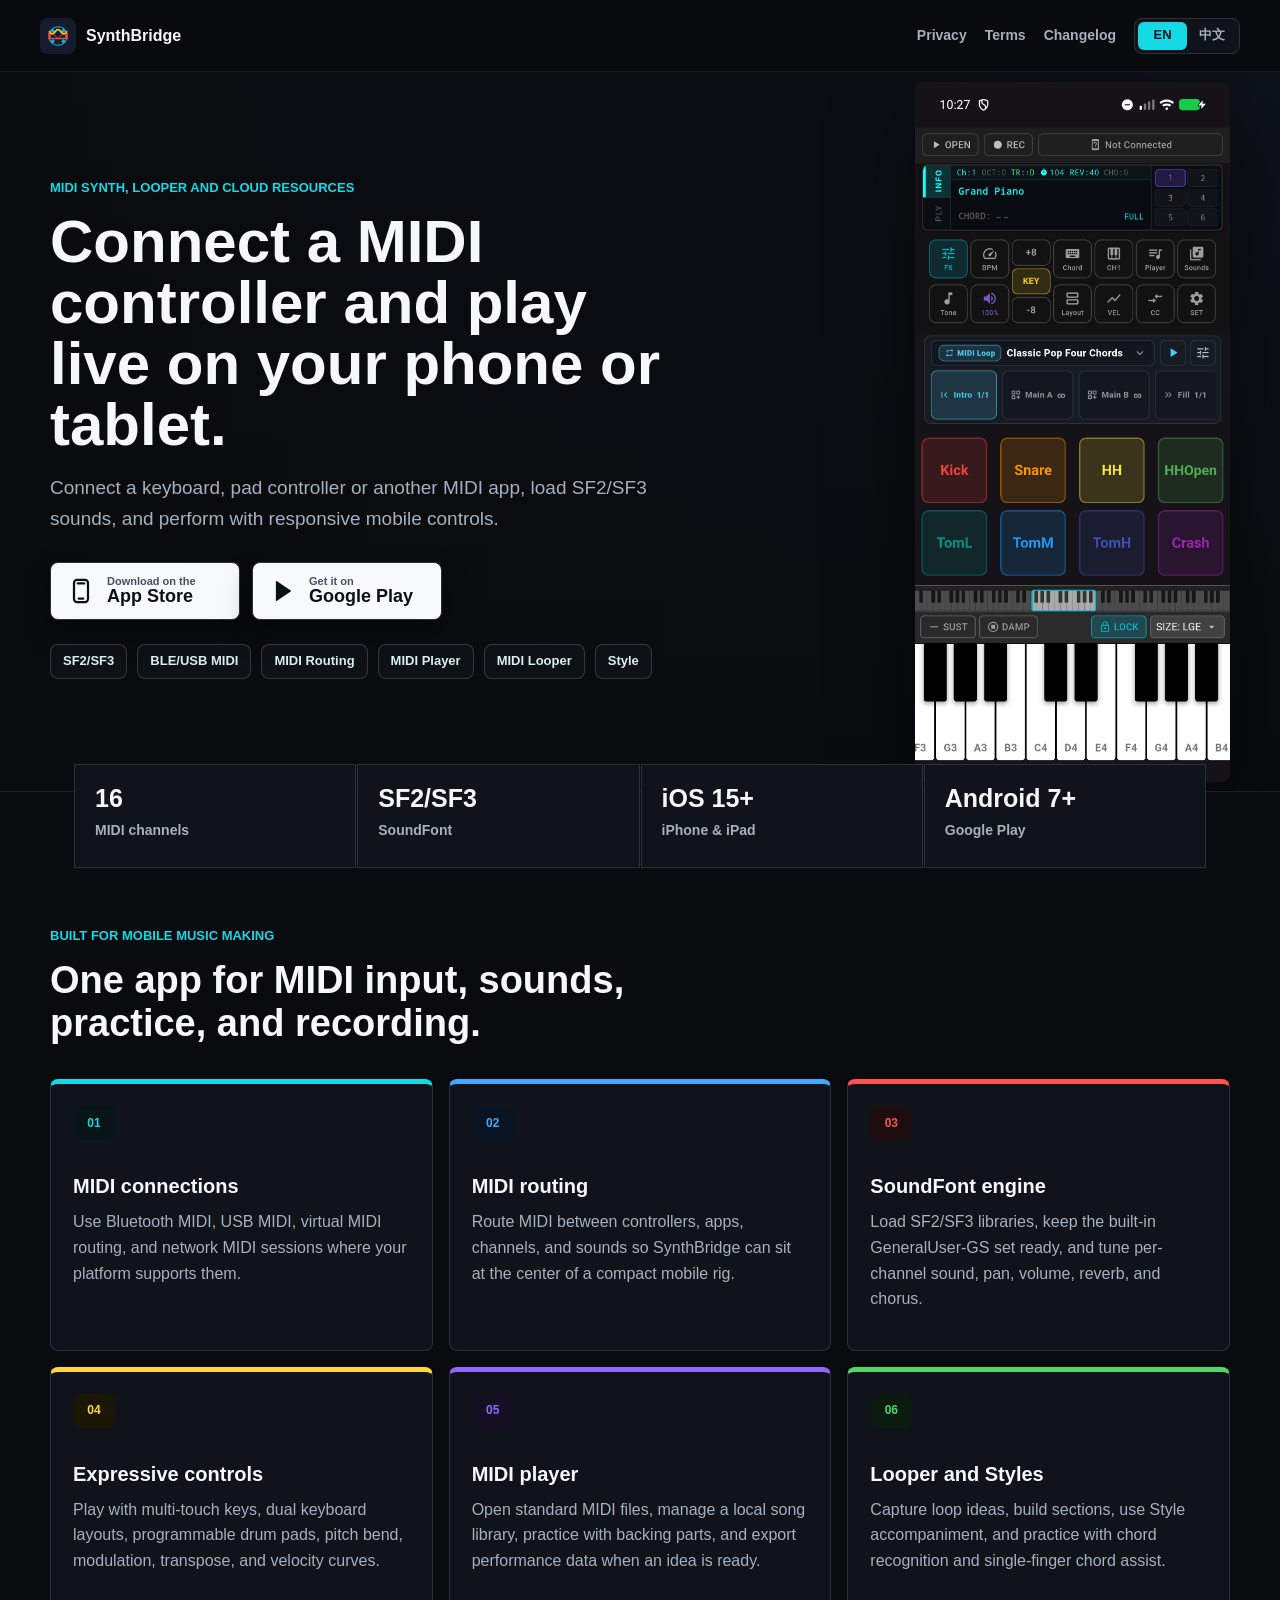
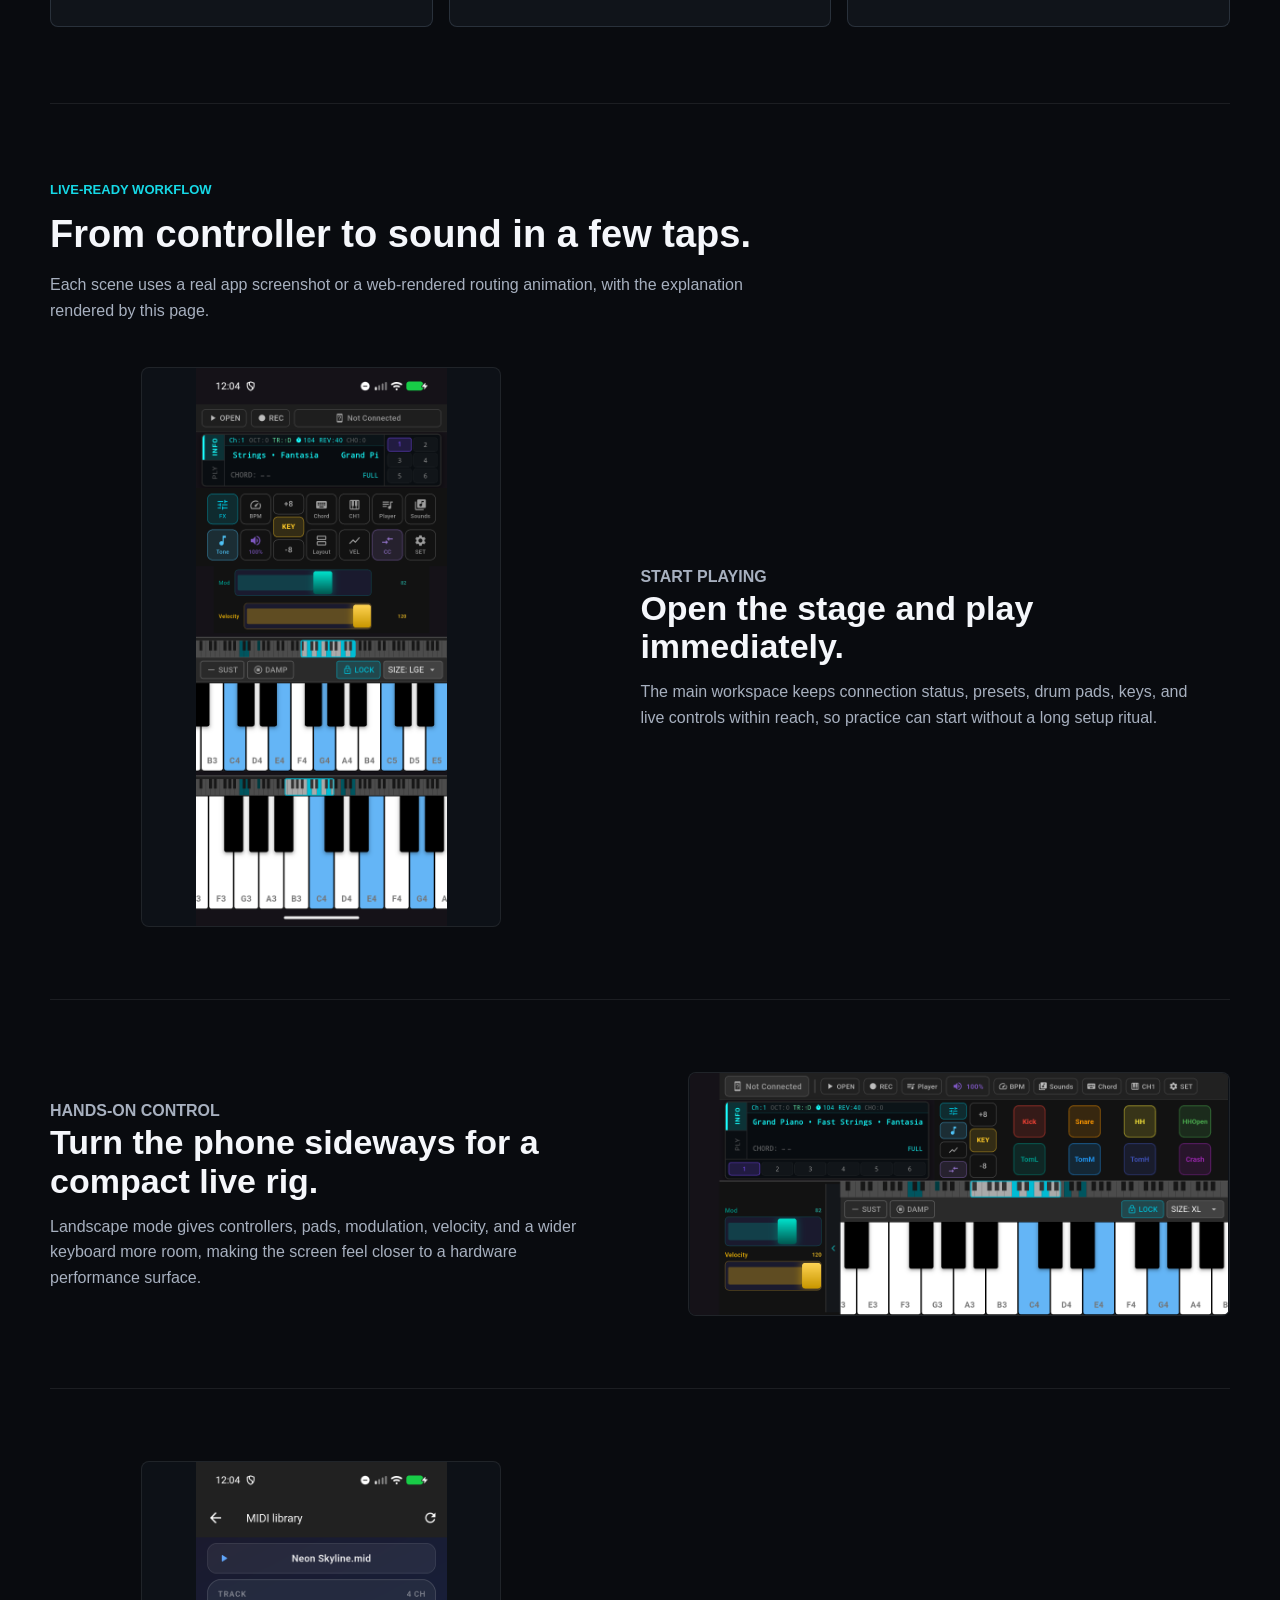
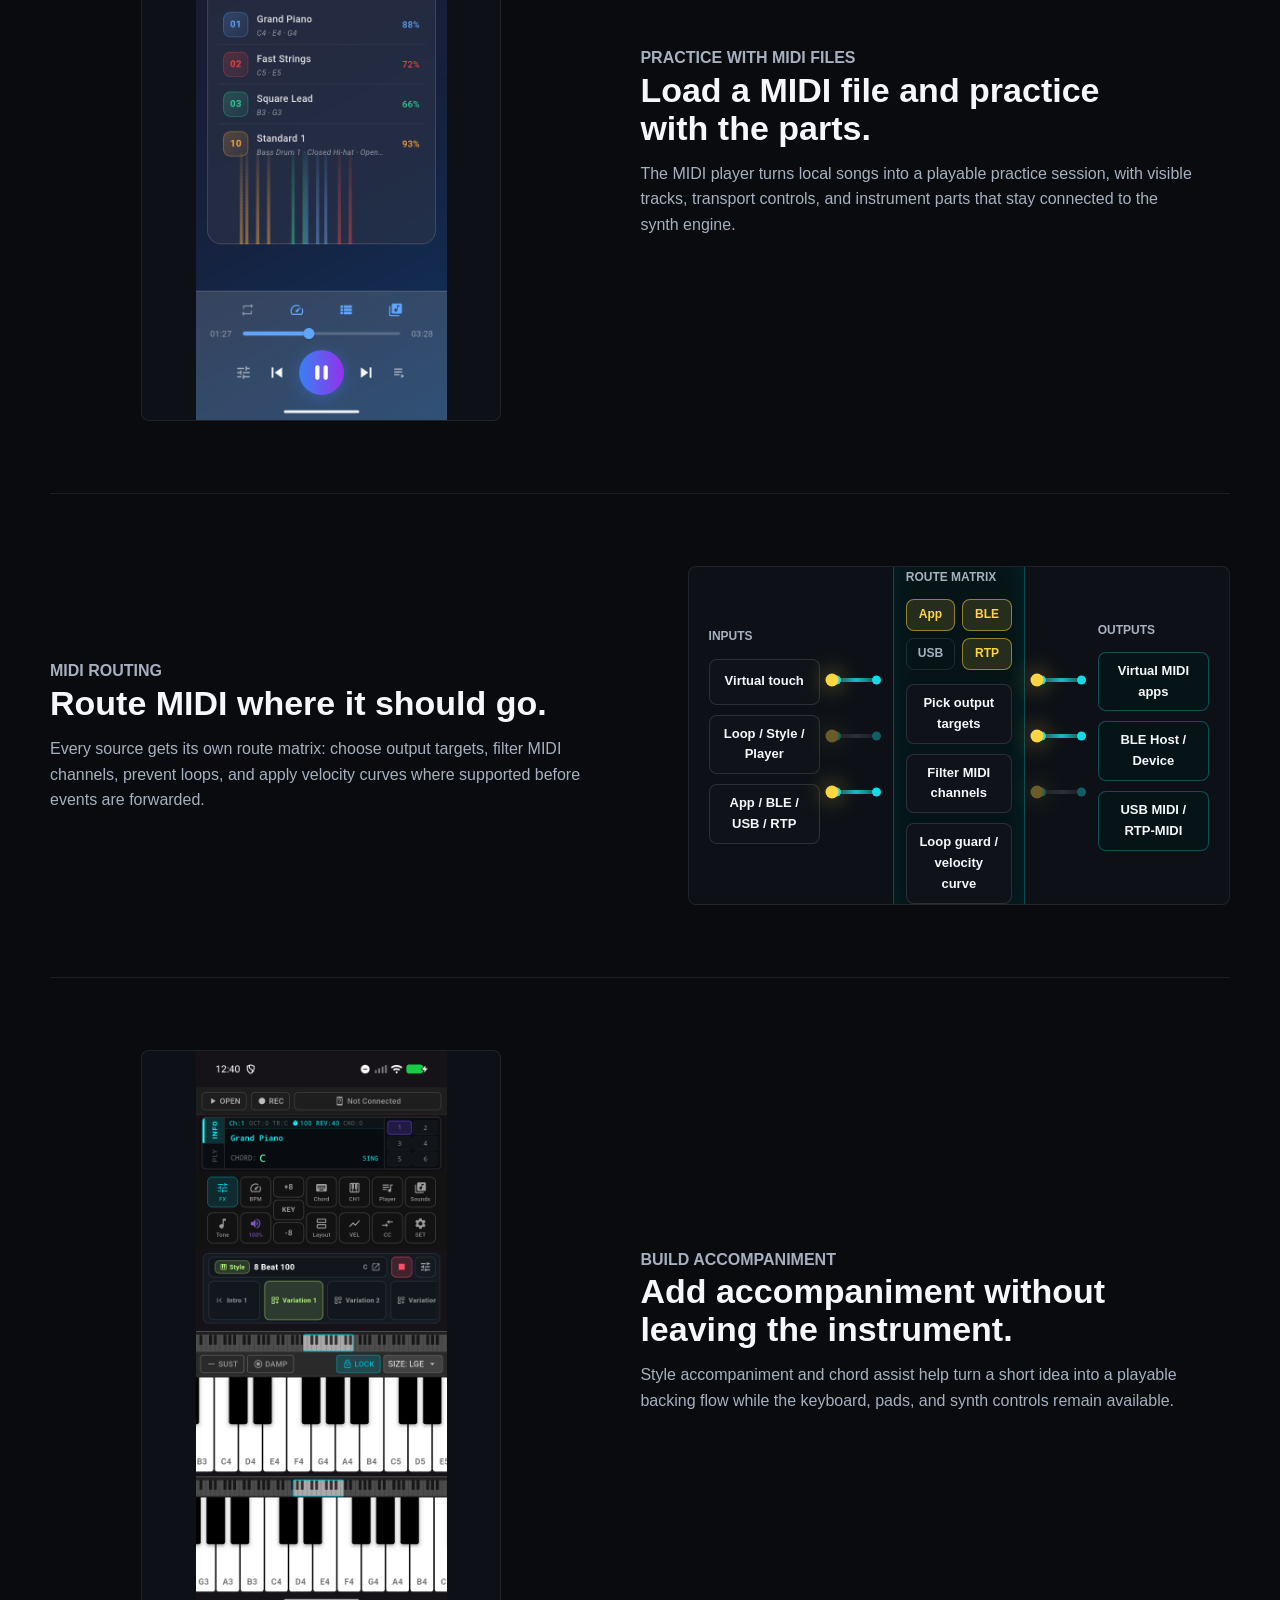
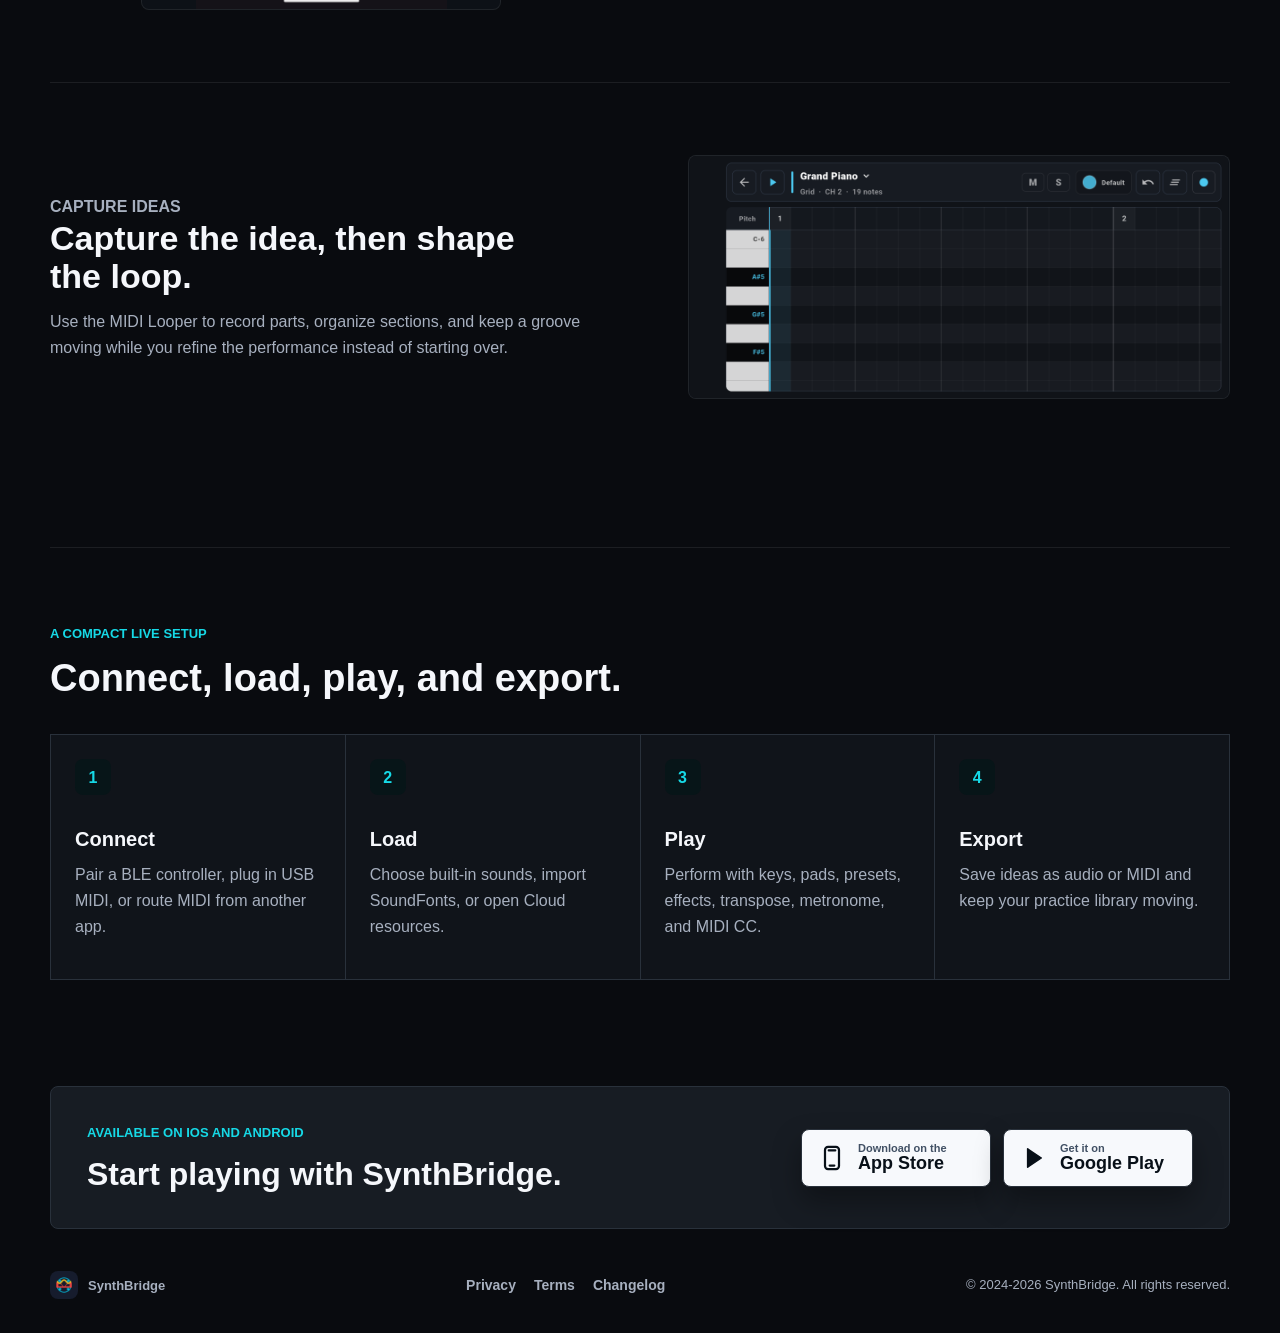
==== docs/app/index.html @ 0dd94161 "添加 SynthBridge 应用宣传页 Changes: - 新增 docs/app 静态宣传站，支持中英文自动识别与手动切换 - 增加 App Store / Google Play 入口、原始截" ====
<!DOCTYPE html>
<html lang="en">
<head>
  <meta charset="UTF-8">
  <meta name="viewport" content="width=device-width, initial-scale=1.0">
  <meta name="theme-color" content="#090b0f">
  <meta name="description" content="Connect a MIDI controller and play live on your phone or tablet with SynthBridge, a mobile MIDI synth, router, SoundFont player, looper, and practice workstation.">
  <meta property="og:title" content="SynthBridge - MIDI Synthesizer">
  <meta property="og:description" content="MIDI synth, SoundFont player, looper, and Cloud resources for mobile musicians.">
  <meta property="og:image" content="assets/hero-main-intro.png">
  <meta property="og:type" content="website">
  <title>SynthBridge - MIDI Synthesizer</title>
  <link rel="icon" href="assets/app-icon.png">
  <link rel="stylesheet" href="styles.css">
</head>
<body data-lang="en">
  <header class="topbar" aria-label="Primary navigation">
    <a class="brand" href="../index.html" data-href-en="../index.html" data-href-zh="../index-zh.html" aria-label="SynthBridge">
      <img src="assets/app-icon.png" alt="" width="36" height="36">
      <span>SynthBridge</span>
    </a>

    <nav class="nav-actions" aria-label="Site links">
      <a href="../privacy.html" data-href-en="../privacy.html" data-href-zh="../privacy-zh.html" data-i18n="navPrivacy">Privacy</a>
      <a href="../terms.html" data-href-en="../terms.html" data-href-zh="../terms-zh.html" data-i18n="navTerms">Terms</a>
      <a href="../changelog.html" data-href-en="../changelog.html" data-href-zh="../changelog-zh.html" data-i18n="navChangelog">Changelog</a>
      <div class="language-switch" role="group" aria-label="Language">
        <button type="button" data-lang-option="en" aria-pressed="true">EN</button>
        <button type="button" data-lang-option="zh" aria-pressed="false">中文</button>
      </div>
    </nav>
  </header>

  <main>
    <section class="hero" aria-labelledby="hero-title">
      <div class="hero-content">
        <p class="eyebrow" data-i18n="eyebrow">MIDI synth, looper and Cloud resources</p>
        <h1 id="hero-title" data-i18n="heroTitle">Connect a MIDI controller and play live on your phone or tablet.</h1>
        <p class="hero-lead" data-i18n="heroLead">Connect a keyboard, pad controller or another MIDI app, load SF2/SF3 sounds, and perform with responsive mobile controls.</p>

        <div class="store-row" aria-label="Store links">
          <a class="store-button store-button-ios" href="https://itunes.apple.com/app/id6778690596?mt=8" target="_blank" rel="noopener" data-app-store-link data-i18n-aria="appStoreAria">
            <svg viewBox="0 0 24 24" aria-hidden="true">
              <rect x="6" y="2.5" width="12" height="19" rx="2.6"></rect>
              <path d="M10 18.5h4"></path>
              <path d="M9.2 5.5h5.6"></path>
            </svg>
            <span>
              <small data-i18n="appStoreLine">Download on the</small>
              <strong>App Store</strong>
            </span>
          </a>
          <a class="store-button store-button-play" href="https://play.google.com/store/apps/details?id=com.midi.synth.bridge" target="_blank" rel="noopener" data-i18n-aria="playStoreAria">
            <svg viewBox="0 0 24 24" aria-hidden="true">
              <path d="M6.5 4.2v15.6l11.8-7.8z"></path>
              <path d="M6.5 4.2l7.2 7.8"></path>
              <path d="M6.5 19.8l7.2-7.8"></path>
            </svg>
            <span>
              <small data-i18n="playStoreLine">Get it on</small>
              <strong>Google Play</strong>
            </span>
          </a>
        </div>

        <div class="hero-tags" aria-label="Highlights">
          <span>SF2/SF3</span>
          <span>BLE/USB MIDI</span>
          <span>MIDI Routing</span>
          <span>MIDI Player</span>
          <span>MIDI Looper</span>
          <span>Style</span>
        </div>
      </div>
      <div class="hero-visual" aria-hidden="true">
        <img src="assets/hero-main-intro.png" alt="">
      </div>
    </section>

    <section class="proof-strip" aria-label="Compatibility highlights">
      <div>
        <strong>16</strong>
        <span data-i18n="proofChannels">MIDI channels</span>
      </div>
      <div>
        <strong>SF2/SF3</strong>
        <span>SoundFont</span>
      </div>
      <div>
        <strong>iOS 15+</strong>
        <span>iPhone & iPad</span>
      </div>
      <div>
        <strong>Android 7+</strong>
        <span>Google Play</span>
      </div>
    </section>

    <section class="section section-intro" id="features">
      <div class="section-heading">
        <p class="eyebrow" data-i18n="featuresEyebrow">Built for mobile music making</p>
        <h2 data-i18n="featuresTitle">One app for MIDI input, sounds, practice, and recording.</h2>
      </div>

      <div class="feature-grid">
        <article class="feature-card accent-cyan">
          <span class="feature-icon" aria-hidden="true">01</span>
          <h3 data-i18n="featureMidiTitle">MIDI connections</h3>
          <p data-i18n="featureMidiBody">Use Bluetooth MIDI, USB MIDI, virtual MIDI routing, and network MIDI sessions where your platform supports them.</p>
        </article>
        <article class="feature-card accent-blue">
          <span class="feature-icon" aria-hidden="true">02</span>
          <h3 data-i18n="featureRouteTitle">MIDI routing</h3>
          <p data-i18n="featureRouteBody">Route MIDI between controllers, apps, channels, and sounds so SynthBridge can sit at the center of a compact mobile rig.</p>
        </article>
        <article class="feature-card accent-red">
          <span class="feature-icon" aria-hidden="true">03</span>
          <h3 data-i18n="featureSoundTitle">SoundFont engine</h3>
          <p data-i18n="featureSoundBody">Load SF2/SF3 libraries, keep the built-in GeneralUser-GS set ready, and tune per-channel sound, pan, volume, reverb, and chorus.</p>
        </article>
        <article class="feature-card accent-yellow">
          <span class="feature-icon" aria-hidden="true">04</span>
          <h3 data-i18n="featurePlayTitle">Expressive controls</h3>
          <p data-i18n="featurePlayBody">Play with multi-touch keys, dual keyboard layouts, programmable drum pads, pitch bend, modulation, transpose, and velocity curves.</p>
        </article>
        <article class="feature-card accent-violet">
          <span class="feature-icon" aria-hidden="true">05</span>
          <h3 data-i18n="featurePlayerTitle">MIDI player</h3>
          <p data-i18n="featurePlayerBody">Open standard MIDI files, manage a local song library, practice with backing parts, and export performance data when an idea is ready.</p>
        </article>
        <article class="feature-card accent-green">
          <span class="feature-icon" aria-hidden="true">06</span>
          <h3 data-i18n="featureLoopTitle">Looper and Styles</h3>
          <p data-i18n="featureLoopBody">Capture loop ideas, build sections, use Style accompaniment, and practice with chord recognition and single-finger chord assist.</p>
        </article>
      </div>
    </section>

    <section class="section screenshots" aria-labelledby="screenshots-title">
      <div class="section-heading">
        <p class="eyebrow" data-i18n="screenshotsEyebrow">Live-ready workflow</p>
        <h2 id="screenshots-title" data-i18n="screenshotsTitle">From controller to sound in a few taps.</h2>
        <p data-i18n="screenshotsBody">Each scene uses a real app screenshot or a web-rendered routing animation, with the explanation rendered by this page.</p>
      </div>
      <div class="story-list">
        <article class="story-card">
          <div class="story-media story-media-phone">
            <img src="assets/screenshot-main-stage.png" alt="SynthBridge main performance screen" loading="lazy">
          </div>
          <div class="story-copy">
            <p class="eyebrow story-eyebrow" data-i18n="storyMainEyebrow">Start playing</p>
            <h3 data-i18n="storyMainTitle">Open the stage and play immediately.</h3>
            <p data-i18n="storyMainBody">The main workspace keeps connection status, presets, drum pads, keys, and live controls within reach, so practice can start without a long setup ritual.</p>
          </div>
        </article>

        <article class="story-card story-card-reverse">
          <div class="story-media story-media-wide">
            <img src="assets/screenshot-landscape.png" alt="SynthBridge landscape performance controls" loading="lazy">
          </div>
          <div class="story-copy">
            <p class="eyebrow story-eyebrow" data-i18n="storyLandscapeEyebrow">Hands-on control</p>
            <h3 data-i18n="storyLandscapeTitle">Turn the phone sideways for a compact live rig.</h3>
            <p data-i18n="storyLandscapeBody">Landscape mode gives controllers, pads, modulation, velocity, and a wider keyboard more room, making the screen feel closer to a hardware performance surface.</p>
          </div>
        </article>

        <article class="story-card">
          <div class="story-media story-media-phone">
            <img src="assets/screenshot-midi-player.png" alt="SynthBridge MIDI player and song library" loading="lazy">
          </div>
          <div class="story-copy">
            <p class="eyebrow story-eyebrow" data-i18n="storyPlayerEyebrow">Practice with MIDI files</p>
            <h3 data-i18n="storyPlayerTitle">Load a MIDI file and practice with the parts.</h3>
            <p data-i18n="storyPlayerBody">The MIDI player turns local songs into a playable practice session, with visible tracks, transport controls, and instrument parts that stay connected to the synth engine.</p>
          </div>
        </article>

        <article class="story-card story-card-reverse">
          <div class="story-media route-media" role="img" data-i18n-aria="routeDiagramAria" aria-label="Animated MIDI routing diagram">
            <div class="route-diagram">
              <div class="route-column route-inputs">
                <h4 data-i18n="routeHeadIn">Inputs</h4>
                <span data-i18n="routeSourceTouch">Virtual touch</span>
                <span data-i18n="routeSourcePlayers">Loop / Style / Player</span>
                <span data-i18n="routeSourceExternal">App / BLE / USB / RTP</span>
              </div>
              <div class="route-flow-stack" aria-hidden="true">
                <span class="route-flow-line"><i></i></span>
                <span class="route-flow-line route-flow-muted"><i></i></span>
                <span class="route-flow-line"><i></i></span>
              </div>
              <div class="route-column route-matrix">
                <h4 data-i18n="routeHeadHub">Route matrix</h4>
                <div class="matrix-cells">
                  <span class="matrix-cell is-on">App</span>
                  <span class="matrix-cell is-on">BLE</span>
                  <span class="matrix-cell">USB</span>
                  <span class="matrix-cell is-on">RTP</span>
                </div>
                <span data-i18n="routeRuleTargets">Pick output targets</span>
                <span data-i18n="routeRuleChannels">Filter MIDI channels</span>
                <span data-i18n="routeRuleGuard">Loop guard / velocity curve</span>
              </div>
              <div class="route-flow-stack route-flow-out" aria-hidden="true">
                <span class="route-flow-line"><i></i></span>
                <span class="route-flow-line"><i></i></span>
                <span class="route-flow-line route-flow-muted"><i></i></span>
              </div>
              <div class="route-column route-outputs">
                <h4 data-i18n="routeHeadOut">Outputs</h4>
                <span data-i18n="routeTargetApp">Virtual MIDI apps</span>
                <span data-i18n="routeTargetBle">BLE Host / Device</span>
                <span data-i18n="routeTargetUsbRtp">USB MIDI / RTP-MIDI</span>
              </div>
            </div>
          </div>
          <div class="story-copy">
            <p class="eyebrow story-eyebrow" data-i18n="storyRouteEyebrow">MIDI routing</p>
            <h3 data-i18n="storyRouteTitle">Route MIDI where it should go.</h3>
            <p data-i18n="storyRouteBody">Bring BLE, USB, RTP-MIDI, or virtual MIDI into one routing layer, then send each controller or app to the channel, sound, or output that matches the moment.</p>
          </div>
        </article>

        <article class="story-card">
          <div class="story-media story-media-phone">
            <img src="assets/screenshot-accompaniment.png" alt="SynthBridge Style accompaniment screen" loading="lazy">
          </div>
          <div class="story-copy">
            <p class="eyebrow story-eyebrow" data-i18n="storyAccompanimentEyebrow">Build accompaniment</p>
            <h3 data-i18n="storyAccompanimentTitle">Add accompaniment without leaving the instrument.</h3>
            <p data-i18n="storyAccompanimentBody">Style accompaniment and chord assist help turn a short idea into a playable backing flow while the keyboard, pads, and synth controls remain available.</p>
          </div>
        </article>

        <article class="story-card story-card-reverse">
          <div class="story-media story-media-wide">
            <img src="assets/screenshot-looper.png" alt="SynthBridge MIDI looper editor" loading="lazy">
          </div>
          <div class="story-copy">
            <p class="eyebrow story-eyebrow" data-i18n="storyLooperEyebrow">Capture ideas</p>
            <h3 data-i18n="storyLooperTitle">Capture the idea, then shape the loop.</h3>
            <p data-i18n="storyLooperBody">Use the MIDI Looper to record parts, organize sections, and keep a groove moving while you refine the performance instead of starting over.</p>
          </div>
        </article>
      </div>
    </section>

    <section class="section flow" aria-labelledby="flow-title">
      <div class="section-heading">
        <p class="eyebrow" data-i18n="flowEyebrow">A compact live setup</p>
        <h2 id="flow-title" data-i18n="flowTitle">Connect, load, play, and export.</h2>
      </div>
      <div class="flow-steps">
        <div>
          <span>1</span>
          <h3 data-i18n="flowConnectTitle">Connect</h3>
          <p data-i18n="flowConnectBody">Pair a BLE controller, plug in USB MIDI, or route MIDI from another app.</p>
        </div>
        <div>
          <span>2</span>
          <h3 data-i18n="flowLoadTitle">Load</h3>
          <p data-i18n="flowLoadBody">Choose built-in sounds, import SoundFonts, or open Cloud resources.</p>
        </div>
        <div>
          <span>3</span>
          <h3 data-i18n="flowPlayTitle">Play</h3>
          <p data-i18n="flowPlayBody">Perform with keys, pads, presets, effects, transpose, metronome, and MIDI CC.</p>
        </div>
        <div>
          <span>4</span>
          <h3 data-i18n="flowExportTitle">Export</h3>
          <p data-i18n="flowExportBody">Save ideas as audio or MIDI and keep your practice library moving.</p>
        </div>
      </div>
    </section>

    <section class="download-band" aria-labelledby="download-title">
      <div>
        <p class="eyebrow" data-i18n="downloadEyebrow">Available on iOS and Android</p>
        <h2 id="download-title" data-i18n="downloadTitle">Start playing with SynthBridge.</h2>
      </div>
      <div class="store-row">
        <a class="store-button store-button-ios" href="https://itunes.apple.com/app/id6778690596?mt=8" target="_blank" rel="noopener" data-app-store-link data-i18n-aria="appStoreAria">
          <svg viewBox="0 0 24 24" aria-hidden="true">
            <rect x="6" y="2.5" width="12" height="19" rx="2.6"></rect>
            <path d="M10 18.5h4"></path>
            <path d="M9.2 5.5h5.6"></path>
          </svg>
          <span>
            <small data-i18n="appStoreLine">Download on the</small>
            <strong>App Store</strong>
          </span>
        </a>
        <a class="store-button store-button-play" href="https://play.google.com/store/apps/details?id=com.midi.synth.bridge" target="_blank" rel="noopener" data-i18n-aria="playStoreAria">
          <svg viewBox="0 0 24 24" aria-hidden="true">
            <path d="M6.5 4.2v15.6l11.8-7.8z"></path>
            <path d="M6.5 4.2l7.2 7.8"></path>
            <path d="M6.5 19.8l7.2-7.8"></path>
          </svg>
          <span>
            <small data-i18n="playStoreLine">Get it on</small>
            <strong>Google Play</strong>
          </span>
        </a>
      </div>
    </section>
  </main>

  <footer class="site-footer">
    <div class="footer-brand">
      <img src="assets/app-icon.png" alt="" width="28" height="28">
      <span>SynthBridge</span>
    </div>
    <nav aria-label="Footer links">
      <a href="../privacy.html" data-href-en="../privacy.html" data-href-zh="../privacy-zh.html" data-i18n="navPrivacy">Privacy</a>
      <a href="../terms.html" data-href-en="../terms.html" data-href-zh="../terms-zh.html" data-i18n="navTerms">Terms</a>
      <a href="../changelog.html" data-href-en="../changelog.html" data-href-zh="../changelog-zh.html" data-i18n="navChangelog">Changelog</a>
    </nav>
    <p>© 2024-2026 SynthBridge. All rights reserved.</p>
  </footer>

  <script src="app.js"></script>
</body>
</html>
---- docs/app/styles.css ----
:root {
  --bg: #090b0f;
  --surface: #10141a;
  --surface-strong: #171c23;
  --text: #f5f7fb;
  --muted: #a7b0bf;
  --line: #29313b;
  --cyan: #16d9e6;
  --blue: #43a7ff;
  --red: #ff514f;
  --yellow: #ffd642;
  --green: #52d46a;
  --violet: #8f68ff;
  --shadow: rgba(0, 0, 0, 0.34);
}

* {
  box-sizing: border-box;
}

html {
  scroll-behavior: smooth;
}

body {
  margin: 0;
  background: var(--bg);
  color: var(--text);
  font-family: -apple-system, BlinkMacSystemFont, "Segoe UI", Roboto, "Helvetica Neue", Arial, sans-serif;
  line-height: 1.6;
}

a {
  color: inherit;
  text-decoration: none;
}

img {
  display: block;
  max-width: 100%;
}

.topbar {
  position: sticky;
  top: 0;
  z-index: 20;
  display: flex;
  align-items: center;
  justify-content: space-between;
  gap: 24px;
  min-height: 72px;
  padding: 14px 40px;
  background: rgba(9, 11, 15, 0.88);
  border-bottom: 1px solid rgba(255, 255, 255, 0.08);
  backdrop-filter: blur(18px);
}

.brand,
.footer-brand {
  display: inline-flex;
  align-items: center;
  gap: 10px;
  font-weight: 800;
  line-height: 1;
}

.brand img,
.footer-brand img {
  border-radius: 8px;
}

.nav-actions,
.site-footer nav {
  display: flex;
  align-items: center;
  gap: 18px;
}

.nav-actions a,
.site-footer a {
  color: var(--muted);
  font-size: 14px;
  font-weight: 700;
}

.nav-actions a:hover,
.site-footer a:hover {
  color: var(--text);
}

.language-switch {
  display: inline-flex;
  width: 106px;
  height: 36px;
  padding: 3px;
  border: 1px solid var(--line);
  border-radius: 8px;
  background: var(--surface);
}

.language-switch button {
  width: 50%;
  border: 0;
  border-radius: 6px;
  background: transparent;
  color: var(--muted);
  font: inherit;
  font-size: 13px;
  font-weight: 800;
  cursor: pointer;
}

.language-switch button[aria-pressed="true"] {
  background: var(--cyan);
  color: #061015;
}

.hero {
  position: relative;
  display: flex;
  align-items: center;
  min-height: 80svh;
  max-height: 820px;
  overflow: hidden;
  isolation: isolate;
  border-bottom: 1px solid rgba(255, 255, 255, 0.08);
}

.hero::before {
  content: "";
  position: absolute;
  inset: 0;
  z-index: -2;
  background-image:
    linear-gradient(90deg, rgba(9, 11, 15, 0.98) 0%, rgba(9, 11, 15, 0.86) 52%, rgba(9, 11, 15, 0.42) 100%),
    linear-gradient(180deg, #111820 0%, var(--bg) 100%);
  background-repeat: no-repeat;
  background-position: center right;
  background-size: cover;
}

.hero::after {
  content: "";
  position: absolute;
  inset: auto 0 0;
  z-index: -1;
  height: 42%;
  background: linear-gradient(0deg, var(--bg) 0%, rgba(9, 11, 15, 0) 100%);
}

.hero-content {
  position: relative;
  z-index: 1;
  width: min(680px, calc(100% - 48px));
  margin-left: max(24px, calc((100vw - 1180px) / 2));
  padding: 76px 0 82px;
}

.hero-visual {
  position: absolute;
  top: 50%;
  right: max(24px, calc((100vw - 1180px) / 2));
  z-index: 0;
  width: min(360px, 30vw, 35svh);
  transform: translateY(-50%);
  pointer-events: none;
}

.hero-visual img {
  width: 100%;
  height: auto;
  border-radius: 8px;
  box-shadow: 0 34px 80px rgba(0, 0, 0, 0.52);
}

.eyebrow {
  margin: 0 0 12px;
  color: var(--cyan);
  font-size: 13px;
  font-weight: 900;
  text-transform: uppercase;
}

h1,
h2,
h3,
p {
  margin-top: 0;
}

h1 {
  max-width: 640px;
  margin-bottom: 18px;
  font-size: 60px;
  line-height: 1.02;
  font-weight: 900;
  letter-spacing: 0;
}

.hero-lead {
  max-width: 620px;
  margin-bottom: 28px;
  color: var(--muted);
  font-size: 19px;
}

.store-row {
  display: flex;
  flex-wrap: wrap;
  gap: 12px;
  align-items: center;
}

.store-button {
  display: inline-flex;
  align-items: center;
  gap: 12px;
  min-width: 190px;
  min-height: 58px;
  padding: 9px 16px;
  border: 1px solid var(--line);
  border-radius: 8px;
  background: #f7f9fc;
  color: #081018;
  box-shadow: 0 14px 28px var(--shadow);
}

.store-button:hover {
  transform: translateY(-1px);
}

.store-button svg {
  width: 28px;
  height: 28px;
  fill: none;
  stroke: currentColor;
  stroke-width: 1.9;
  stroke-linecap: round;
  stroke-linejoin: round;
  flex: 0 0 auto;
}

.store-button-play svg {
  fill: currentColor;
  stroke-width: 1.2;
}

.store-button small,
.store-button strong {
  display: block;
  line-height: 1.1;
}

.store-button small {
  font-size: 11px;
  font-weight: 700;
  color: #415064;
}

.store-button strong {
  font-size: 18px;
  font-weight: 900;
}

.hero-tags {
  display: flex;
  flex-wrap: wrap;
  gap: 10px;
  margin-top: 24px;
}

.hero-tags span {
  min-height: 34px;
  padding: 6px 12px;
  border: 1px solid rgba(255, 255, 255, 0.16);
  border-radius: 8px;
  background: rgba(16, 20, 26, 0.76);
  color: #d8eef0;
  font-size: 13px;
  font-weight: 800;
}

.proof-strip {
  display: grid;
  grid-template-columns: repeat(4, 1fr);
  gap: 1px;
  max-width: 1180px;
  margin: 0 auto;
  padding: 0 24px;
  transform: translateY(-28px);
}

.proof-strip div {
  min-height: 104px;
  padding: 20px;
  border: 1px solid var(--line);
  background: var(--surface);
}

.proof-strip strong {
  display: block;
  color: var(--text);
  font-size: 25px;
  line-height: 1.1;
}

.proof-strip span {
  display: block;
  margin-top: 6px;
  color: var(--muted);
  font-size: 14px;
  font-weight: 700;
}

.section {
  width: min(1180px, calc(100% - 48px));
  margin: 0 auto;
  padding: 76px 0;
}

.section-intro {
  padding-top: 30px;
}

.section-heading {
  max-width: 740px;
  margin-bottom: 34px;
}

h2 {
  margin-bottom: 16px;
  font-size: 38px;
  line-height: 1.14;
  font-weight: 900;
  letter-spacing: 0;
}

h3 {
  margin-bottom: 10px;
  font-size: 20px;
  line-height: 1.25;
  font-weight: 850;
}

.feature-grid {
  display: grid;
  grid-template-columns: repeat(3, minmax(0, 1fr));
  gap: 16px;
}

.feature-card {
  min-height: 260px;
  padding: 22px;
  border: 1px solid var(--line);
  border-top: 5px solid var(--cyan);
  border-radius: 8px;
  background: var(--surface);
}

.feature-card p,
.flow-steps p {
  color: var(--muted);
}

.feature-icon {
  display: inline-flex;
  align-items: center;
  justify-content: center;
  width: 42px;
  height: 34px;
  margin-bottom: 34px;
  border-radius: 8px;
  background: #071518;
  color: var(--cyan);
  font-size: 12px;
  font-weight: 900;
}

.accent-red {
  border-top-color: var(--red);
}

.accent-blue {
  border-top-color: var(--blue);
}

.accent-blue .feature-icon {
  background: #081421;
  color: var(--blue);
}

.accent-red .feature-icon {
  background: #1d0d0e;
  color: var(--red);
}

.accent-yellow {
  border-top-color: var(--yellow);
}

.accent-yellow .feature-icon {
  background: #1b1707;
  color: var(--yellow);
}

.accent-green {
  border-top-color: var(--green);
}

.accent-green .feature-icon {
  background: #0c1b10;
  color: var(--green);
}

.accent-violet {
  border-top-color: var(--violet);
}

.accent-violet .feature-icon {
  background: #140f22;
  color: var(--violet);
}

.screenshots {
  border-top: 1px solid rgba(255, 255, 255, 0.08);
}

.screenshots .section-heading p:not(.eyebrow) {
  color: var(--muted);
}

.story-list {
  display: grid;
  gap: 0;
}

.story-card {
  display: grid;
  grid-template-columns: minmax(260px, 0.92fr) minmax(280px, 1fr);
  gap: 48px;
  align-items: center;
  padding: 72px 0;
  border-top: 1px solid rgba(255, 255, 255, 0.08);
}

.story-card:first-child {
  border-top: 0;
  padding-top: 10px;
}

.story-card-reverse {
  grid-template-columns: minmax(280px, 1fr) minmax(260px, 0.92fr);
}

.story-card-reverse .story-media {
  order: 2;
}

.story-card-reverse .story-copy {
  order: 1;
}

.story-media {
  display: flex;
  align-items: center;
  justify-content: center;
  overflow: hidden;
  border: 1px solid rgba(255, 255, 255, 0.08);
  border-radius: 8px;
  background: #0d1117;
}

.story-media img {
  width: 100%;
  height: 100%;
  object-fit: contain;
}

.story-media-phone {
  width: min(360px, 100%);
  max-height: 560px;
  aspect-ratio: 9 / 20;
  justify-self: center;
}

.story-media-wide {
  width: 100%;
  aspect-ratio: 20 / 9;
}

.story-copy {
  max-width: 560px;
}

.story-eyebrow {
  margin-bottom: 12px;
}

.story-copy h3 {
  max-width: 520px;
  margin-bottom: 14px;
  font-size: 34px;
  line-height: 1.12;
}

.story-copy p {
  margin-bottom: 0;
  color: var(--muted);
  font-size: 16px;
}

.route-media {
  width: 100%;
  min-height: 330px;
  aspect-ratio: 16 / 10;
  padding: 20px;
}

.route-diagram {
  width: 100%;
  display: grid;
  grid-template-columns: minmax(92px, 1fr) minmax(48px, 0.44fr) minmax(132px, 1.15fr) minmax(48px, 0.44fr) minmax(92px, 1fr);
  gap: 12px;
  align-items: center;
}

.route-column {
  display: grid;
  gap: 10px;
}

.route-column h4 {
  margin: 0 0 2px;
  color: var(--muted);
  font-size: 12px;
  font-weight: 900;
  text-transform: uppercase;
}

.route-column > span {
  min-height: 46px;
  display: flex;
  align-items: center;
  justify-content: center;
  padding: 8px 10px;
  border: 1px solid rgba(255, 255, 255, 0.12);
  border-radius: 8px;
  background: rgba(16, 20, 26, 0.94);
  color: var(--text);
  font-size: 13px;
  font-weight: 850;
  text-align: center;
}

.route-outputs > span {
  border-color: rgba(22, 217, 230, 0.3);
  background: rgba(7, 21, 24, 0.96);
}

.route-matrix {
  padding: 12px;
  border: 1px solid rgba(22, 217, 230, 0.28);
  border-radius: 8px;
  background: rgba(7, 21, 24, 0.94);
  box-shadow: inset 0 0 28px rgba(22, 217, 230, 0.08);
}

.matrix-cells {
  display: grid;
  grid-template-columns: repeat(2, minmax(0, 1fr));
  gap: 7px;
  margin-bottom: 4px;
}

.matrix-cell {
  min-height: 32px;
  display: flex;
  align-items: center;
  justify-content: center;
  border: 1px solid rgba(255, 255, 255, 0.1);
  border-radius: 8px;
  color: var(--muted);
  font-size: 12px;
  font-weight: 900;
}

.matrix-cell.is-on {
  border-color: rgba(255, 214, 66, 0.5);
  background: rgba(255, 214, 66, 0.13);
  color: var(--yellow);
  animation: matrix-pulse 2.6s ease-in-out infinite;
}

.route-flow-stack {
  display: grid;
  gap: 52px;
  align-content: center;
}

.route-flow-line {
  position: relative;
  height: 4px;
  border-radius: 999px;
  background: linear-gradient(90deg, rgba(67, 167, 255, 0.2), rgba(22, 217, 230, 0.86), rgba(82, 212, 106, 0.22));
}

.route-flow-muted {
  opacity: 0.38;
  background: linear-gradient(90deg, rgba(167, 176, 191, 0.16), rgba(167, 176, 191, 0.5), rgba(167, 176, 191, 0.16));
}

.route-flow-line::before,
.route-flow-line::after {
  content: "";
  position: absolute;
  top: 50%;
  width: 9px;
  height: 9px;
  border-radius: 999px;
  background: var(--cyan);
  transform: translateY(-50%);
}

.route-flow-line::before {
  left: 0;
}

.route-flow-line::after {
  right: 0;
}

.route-flow-line i {
  position: absolute;
  top: 50%;
  left: 0;
  width: 13px;
  height: 13px;
  border-radius: 999px;
  background: var(--yellow);
  box-shadow: 0 0 22px rgba(255, 214, 66, 0.72);
  transform: translate(-50%, -50%);
  animation: route-flow 2.6s ease-in-out infinite;
}

.route-flow-line:nth-child(2) i {
  animation-delay: 0.45s;
}

.route-flow-line:nth-child(3) i {
  animation-delay: 0.9s;
}

.route-flow-out .route-flow-line i {
  animation-delay: 0.35s;
}

@keyframes route-flow {
  0% {
    left: 0;
    opacity: 0;
  }
  14% {
    opacity: 1;
  }
  86% {
    opacity: 1;
  }
  100% {
    left: 100%;
    opacity: 0;
  }
}

@keyframes route-flow-vertical {
  0% {
    top: 0;
    opacity: 0;
  }
  14% {
    opacity: 1;
  }
  86% {
    opacity: 1;
  }
  100% {
    top: 100%;
    opacity: 0;
  }
}

@keyframes matrix-pulse {
  0%, 100% {
    box-shadow: 0 0 0 rgba(255, 214, 66, 0);
  }
  45% {
    box-shadow: 0 0 18px rgba(255, 214, 66, 0.2);
  }
}

.flow {
  border-top: 1px solid rgba(255, 255, 255, 0.08);
}

.flow-steps {
  display: grid;
  grid-template-columns: repeat(4, 1fr);
  gap: 1px;
  border: 1px solid var(--line);
  background: var(--line);
}

.flow-steps div {
  min-height: 230px;
  padding: 24px;
  background: var(--surface);
}

.flow-steps span {
  display: inline-flex;
  align-items: center;
  justify-content: center;
  width: 36px;
  height: 36px;
  margin-bottom: 32px;
  border-radius: 8px;
  background: #071518;
  color: var(--cyan);
  font-weight: 900;
}

.download-band {
  display: flex;
  align-items: center;
  justify-content: space-between;
  gap: 28px;
  width: min(1180px, calc(100% - 48px));
  margin: 30px auto 0;
  padding: 36px;
  border: 1px solid var(--line);
  border-radius: 8px;
  background: var(--surface-strong);
}

.download-band h2 {
  margin-bottom: 0;
  font-size: 32px;
}

.site-footer {
  display: flex;
  align-items: center;
  justify-content: space-between;
  gap: 24px;
  width: min(1180px, calc(100% - 48px));
  margin: 0 auto;
  padding: 42px 0 34px;
  color: var(--muted);
  font-size: 13px;
}

.site-footer p {
  margin: 0;
}

@media (max-width: 980px) {
  .topbar {
    align-items: flex-start;
    padding: 14px 24px;
  }

  .nav-actions {
    justify-content: flex-end;
    flex-wrap: wrap;
    gap: 12px;
  }

  h1 {
    font-size: 46px;
  }

  h2 {
    font-size: 32px;
  }

  .hero-visual {
    right: -34px;
    width: min(300px, 34vw, 35svh);
    opacity: 0.58;
  }

  .proof-strip,
  .feature-grid,
  .flow-steps {
    grid-template-columns: repeat(2, 1fr);
  }

  .story-card,
  .story-card-reverse {
    grid-template-columns: 1fr;
  }

  .story-card-reverse .story-media,
  .story-card-reverse .story-copy {
    order: initial;
  }

  .story-media-wide,
  .route-media {
    max-width: 100%;
  }

  .download-band,
  .site-footer {
    grid-template-columns: 1fr;
    flex-direction: column;
    align-items: flex-start;
  }
}

@media (max-width: 640px) {
  .topbar {
    position: static;
    display: block;
    min-height: 0;
    padding: 14px 18px;
  }

  .brand {
    margin-bottom: 12px;
  }

  .nav-actions {
    justify-content: flex-start;
  }

  .nav-actions a {
    font-size: 13px;
  }

  .hero {
    min-height: 620px;
  }

  .hero-content {
    width: calc(100% - 36px);
    margin-left: 18px;
    padding: 56px 0 66px;
  }

  .hero-visual {
    top: auto;
    right: -42px;
    bottom: -190px;
    width: min(280px, 70vw, 35svh);
    opacity: 0.38;
    transform: none;
  }

  h1 {
    font-size: 38px;
  }

  .hero-lead {
    font-size: 17px;
  }

  .store-row,
  .store-button {
    width: 100%;
  }

  .store-button {
    justify-content: center;
  }

  .proof-strip {
    width: calc(100% - 24px);
    padding: 0;
    grid-template-columns: 1fr 1fr;
  }

  .proof-strip div {
    min-height: 92px;
    padding: 16px;
  }

  .proof-strip strong {
    font-size: 20px;
  }

  .section,
  .download-band,
  .site-footer {
    width: calc(100% - 36px);
  }

  .section {
    padding: 54px 0;
  }

  .section-intro {
    padding-top: 14px;
  }

  .feature-grid,
  .flow-steps {
    grid-template-columns: 1fr;
  }

  .story-card {
    gap: 24px;
    padding: 52px 0;
  }

  .story-media-phone {
    width: min(76vw, 300px);
    max-height: 520px;
  }

  .story-copy h3 {
    font-size: 24px;
  }

  .route-media {
    min-height: 0;
    padding: 14px;
    aspect-ratio: auto;
  }

  .route-diagram {
    grid-template-columns: 1fr;
    gap: 14px;
  }

  .route-flow-stack {
    gap: 8px;
  }

  .route-flow-line {
    width: 4px;
    height: 28px;
    justify-self: center;
    background: linear-gradient(180deg, rgba(67, 167, 255, 0.2), rgba(22, 217, 230, 0.86), rgba(82, 212, 106, 0.22));
  }

  .route-flow-line::before,
  .route-flow-line::after {
    left: 50%;
    top: auto;
    transform: translateX(-50%);
  }

  .route-flow-line::before {
    top: 0;
  }

  .route-flow-line::after {
    bottom: 0;
  }

  .route-flow-line i {
    top: 0;
    left: 50%;
    animation-name: route-flow-vertical;
  }

  .route-column > span {
    min-height: 42px;
    padding: 7px;
    font-size: 12px;
  }

  .route-column h4 {
    text-align: center;
  }

  .matrix-cells {
    grid-template-columns: repeat(4, minmax(0, 1fr));
  }

  .feature-card,
  .flow-steps div {
    min-height: 0;
  }

  .download-band {
    padding: 24px;
  }

  .download-band h2 {
    font-size: 28px;
  }
}
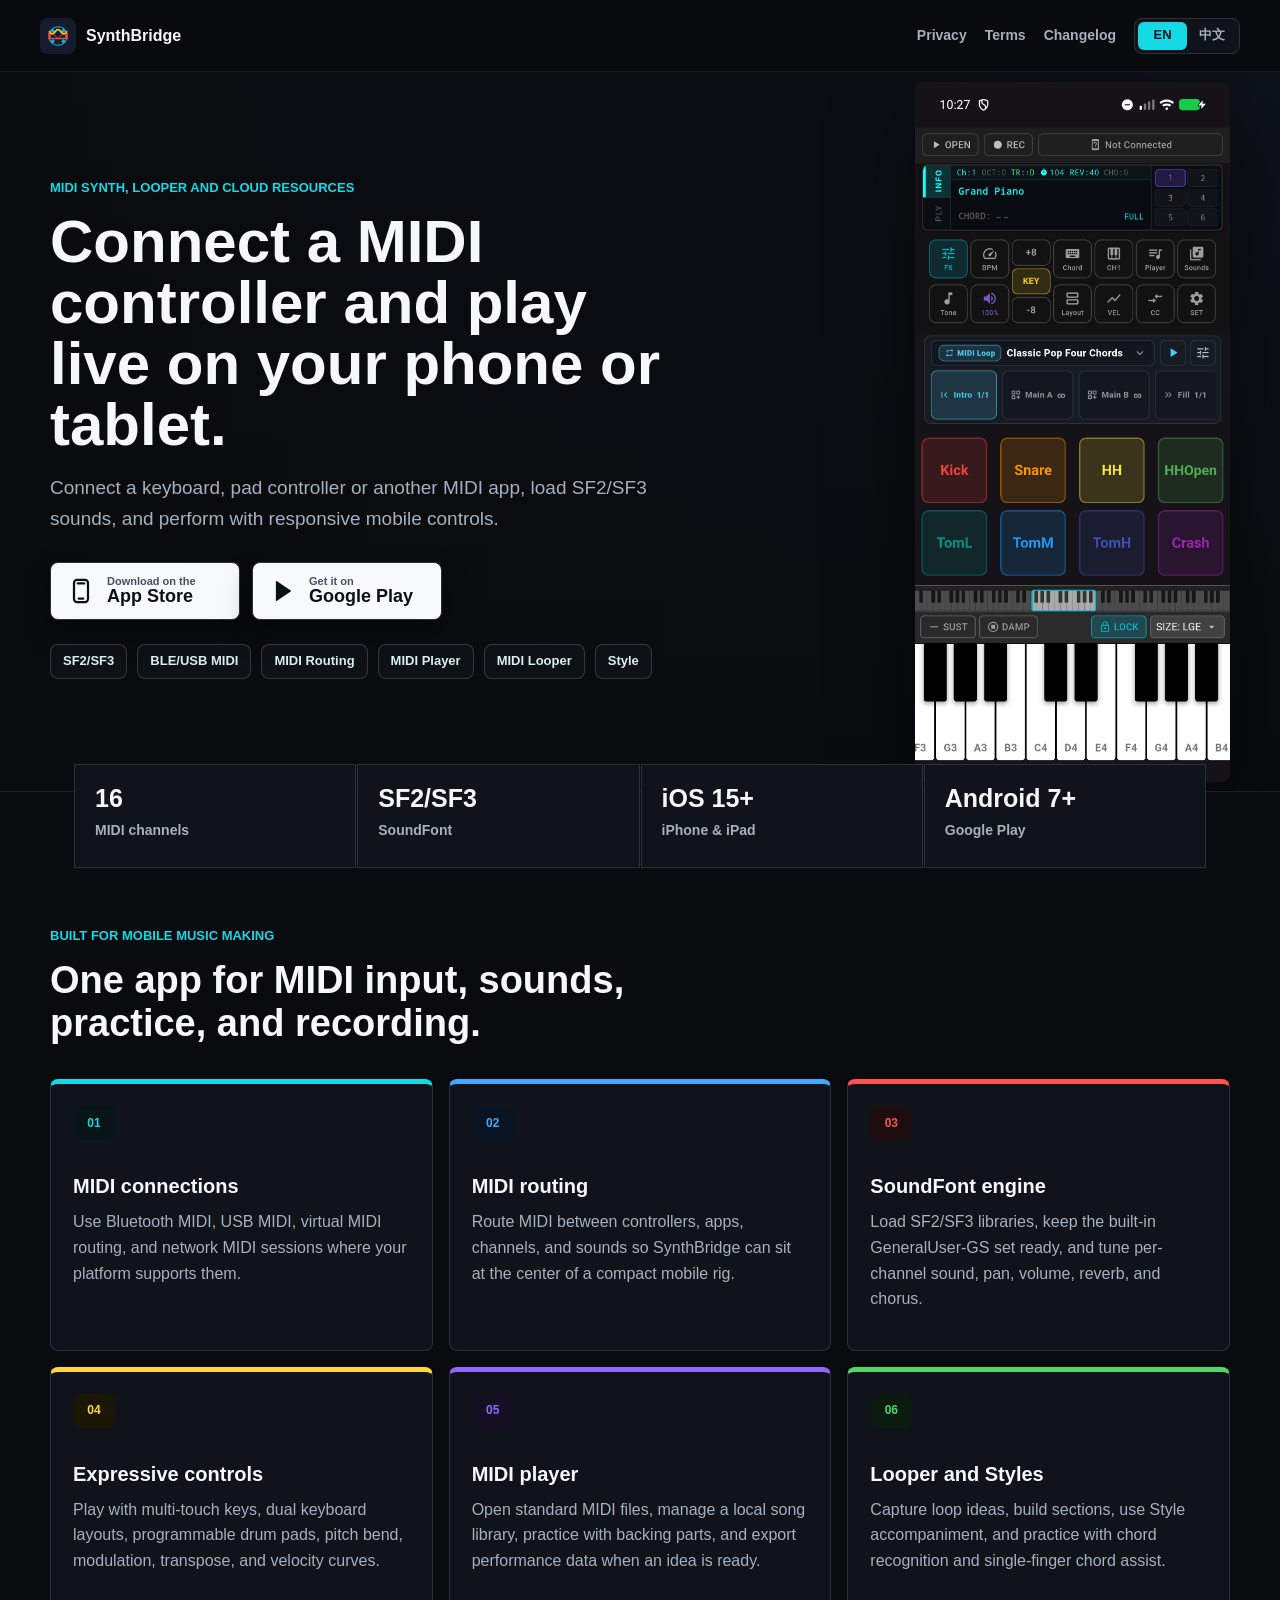
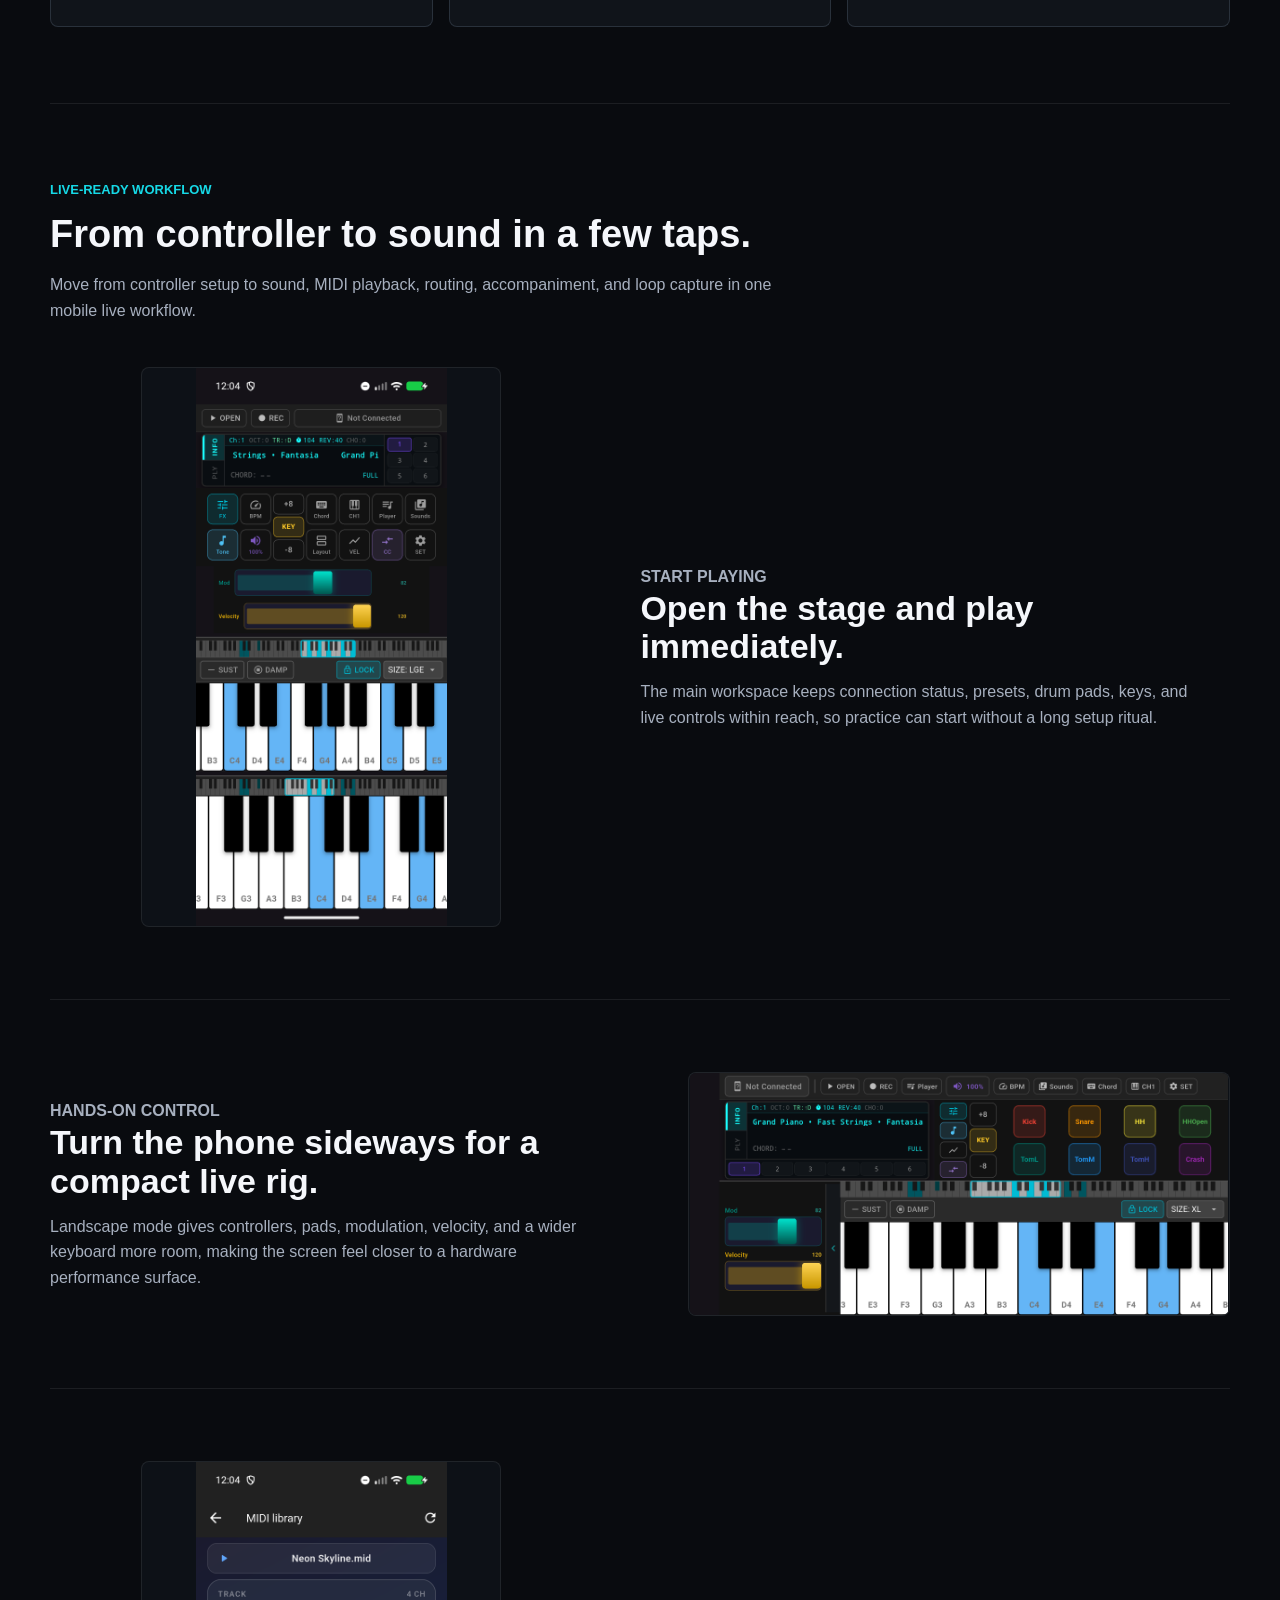
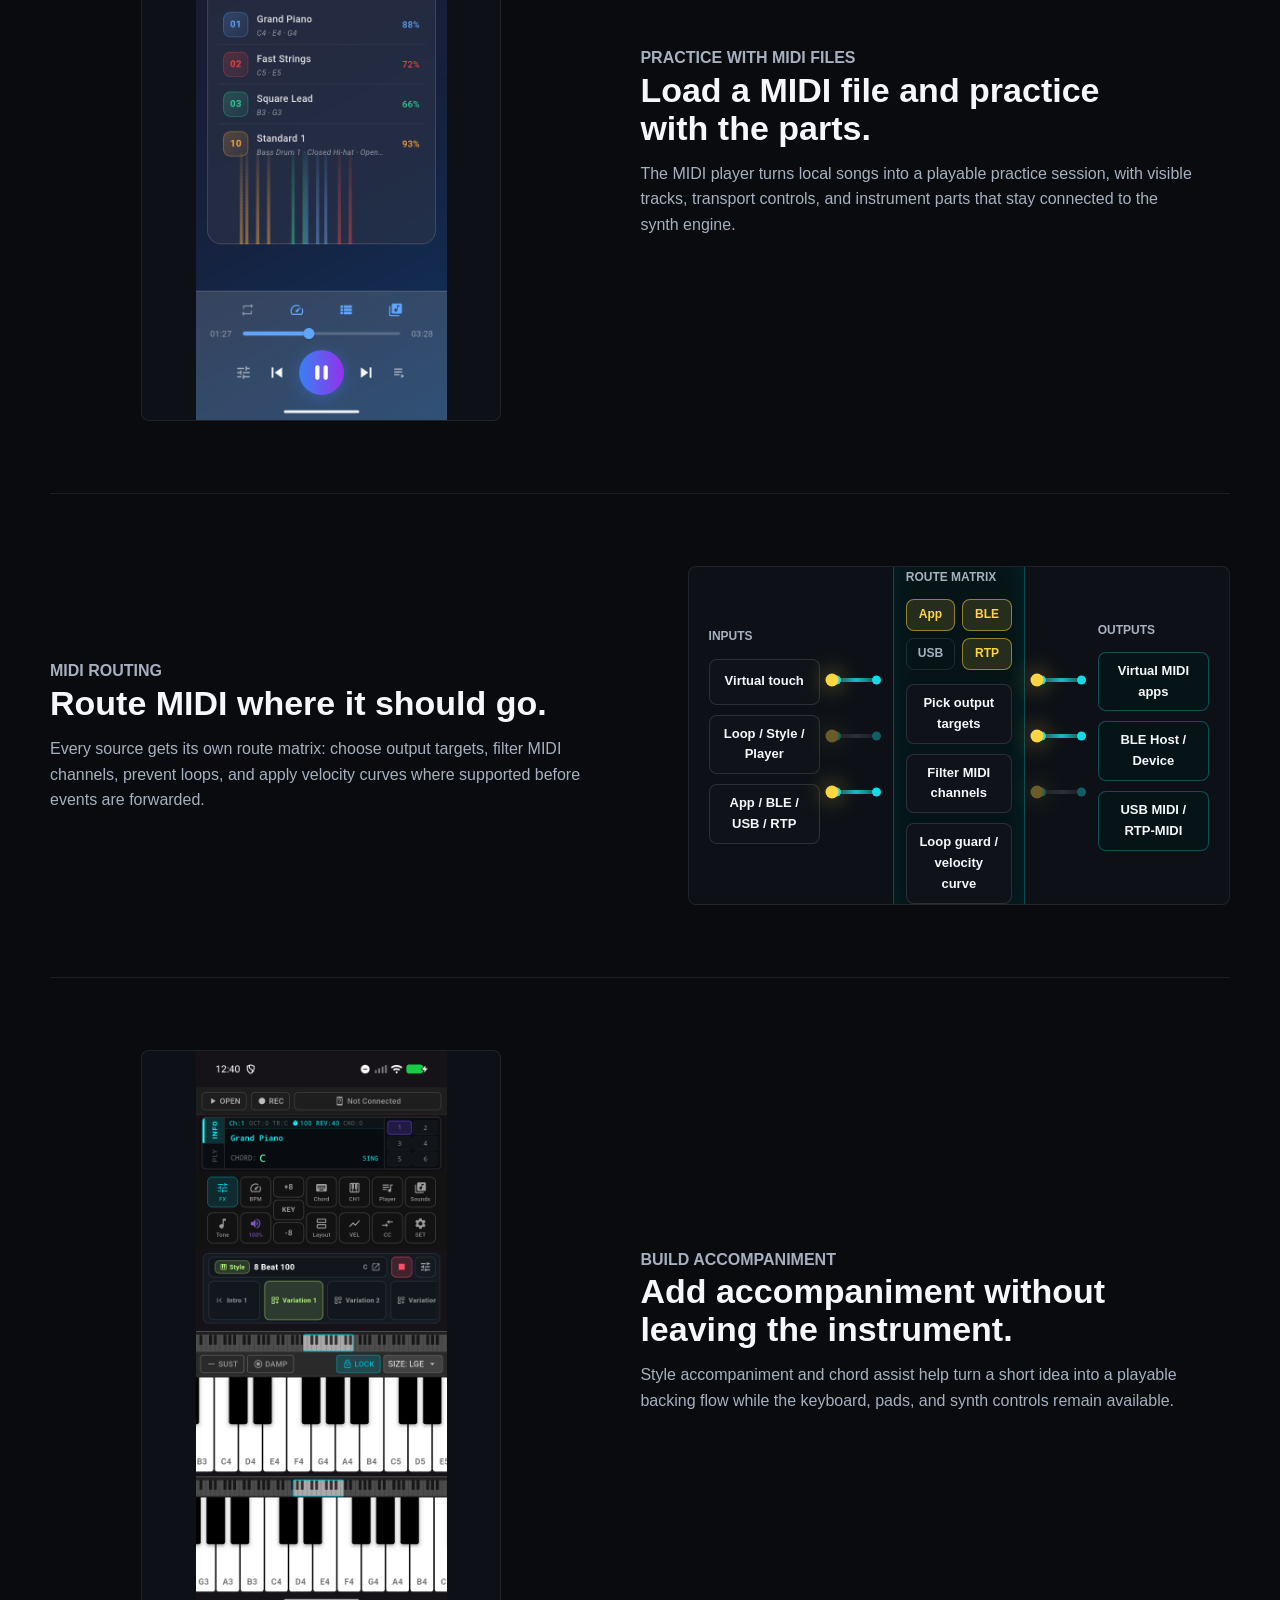
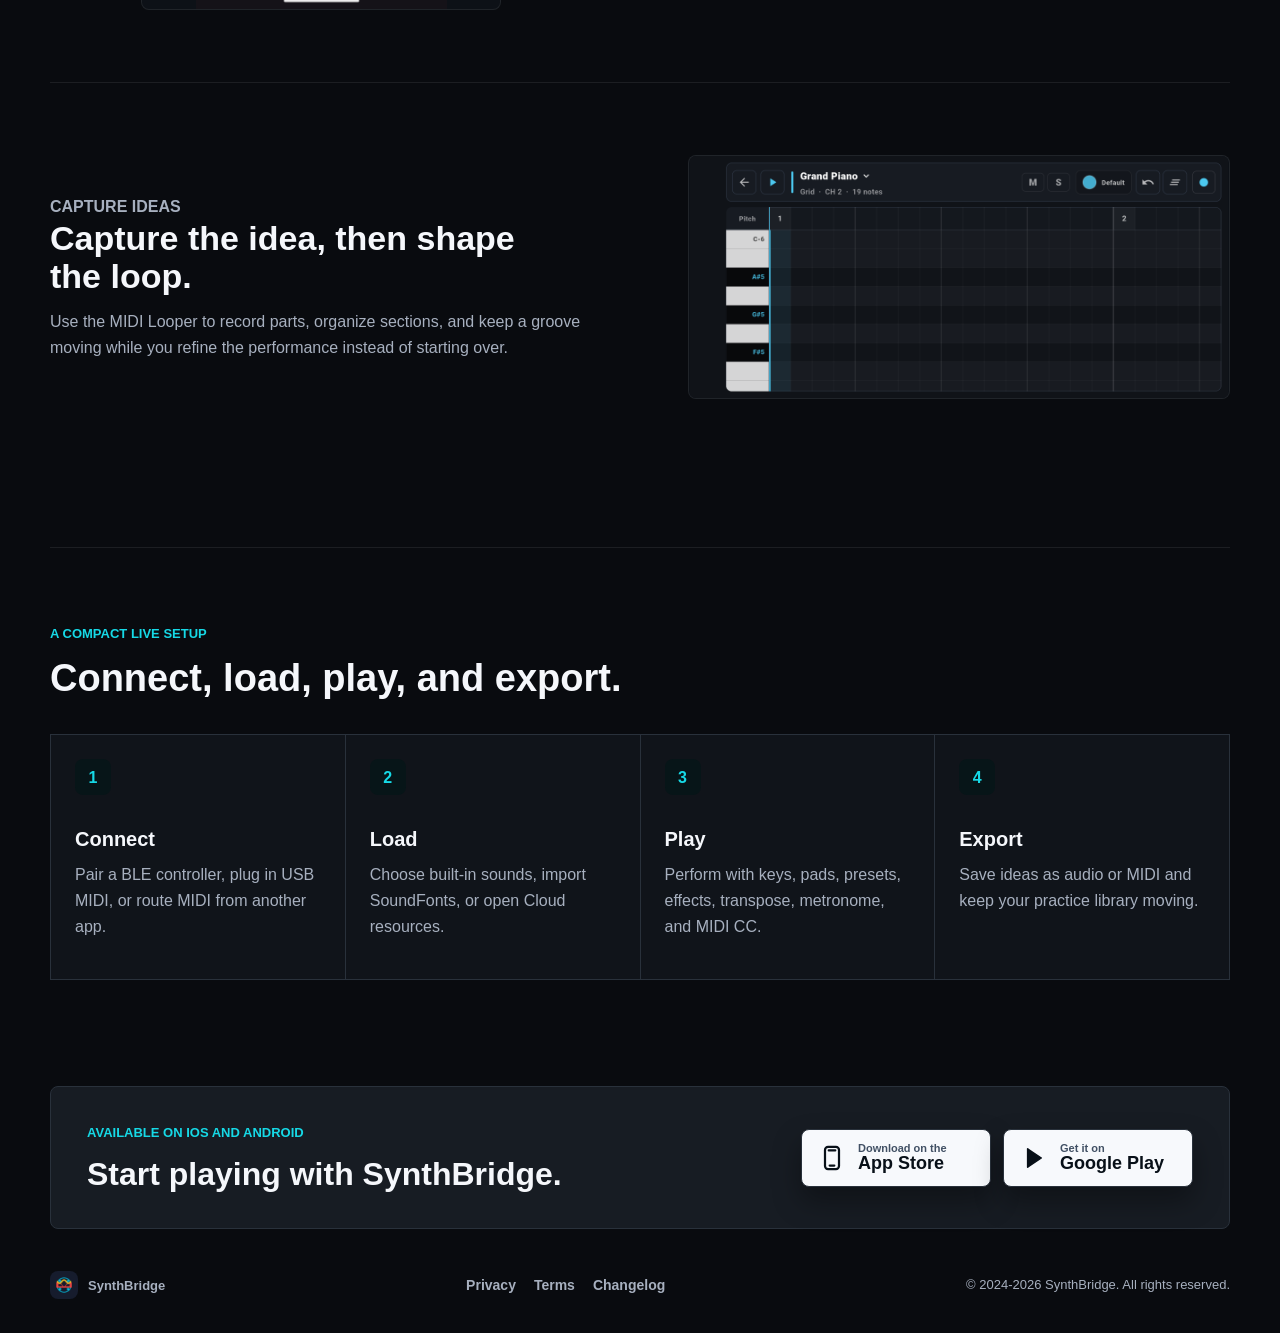
==== commit 6ae28c81: "优化应用宣传页工作流文案 Changes: - 将截图工作流段落从制作说明改为面向用户的产品文案 - 同步更新中英文文案和 HTML fallback  Verification: - node --" ====
--- a/docs/app/index.html
+++ b/docs/app/index.html
@@ -140,7 +140,7 @@
       <div class="section-heading">
         <p class="eyebrow" data-i18n="screenshotsEyebrow">Live-ready workflow</p>
         <h2 id="screenshots-title" data-i18n="screenshotsTitle">From controller to sound in a few taps.</h2>
-        <p data-i18n="screenshotsBody">Each scene uses a real app screenshot or a web-rendered routing animation, with the explanation rendered by this page.</p>
+        <p data-i18n="screenshotsBody">Move from controller setup to sound, MIDI playback, routing, accompaniment, and loop capture in one mobile live workflow.</p>
       </div>
       <div class="story-list">
         <article class="story-card">
